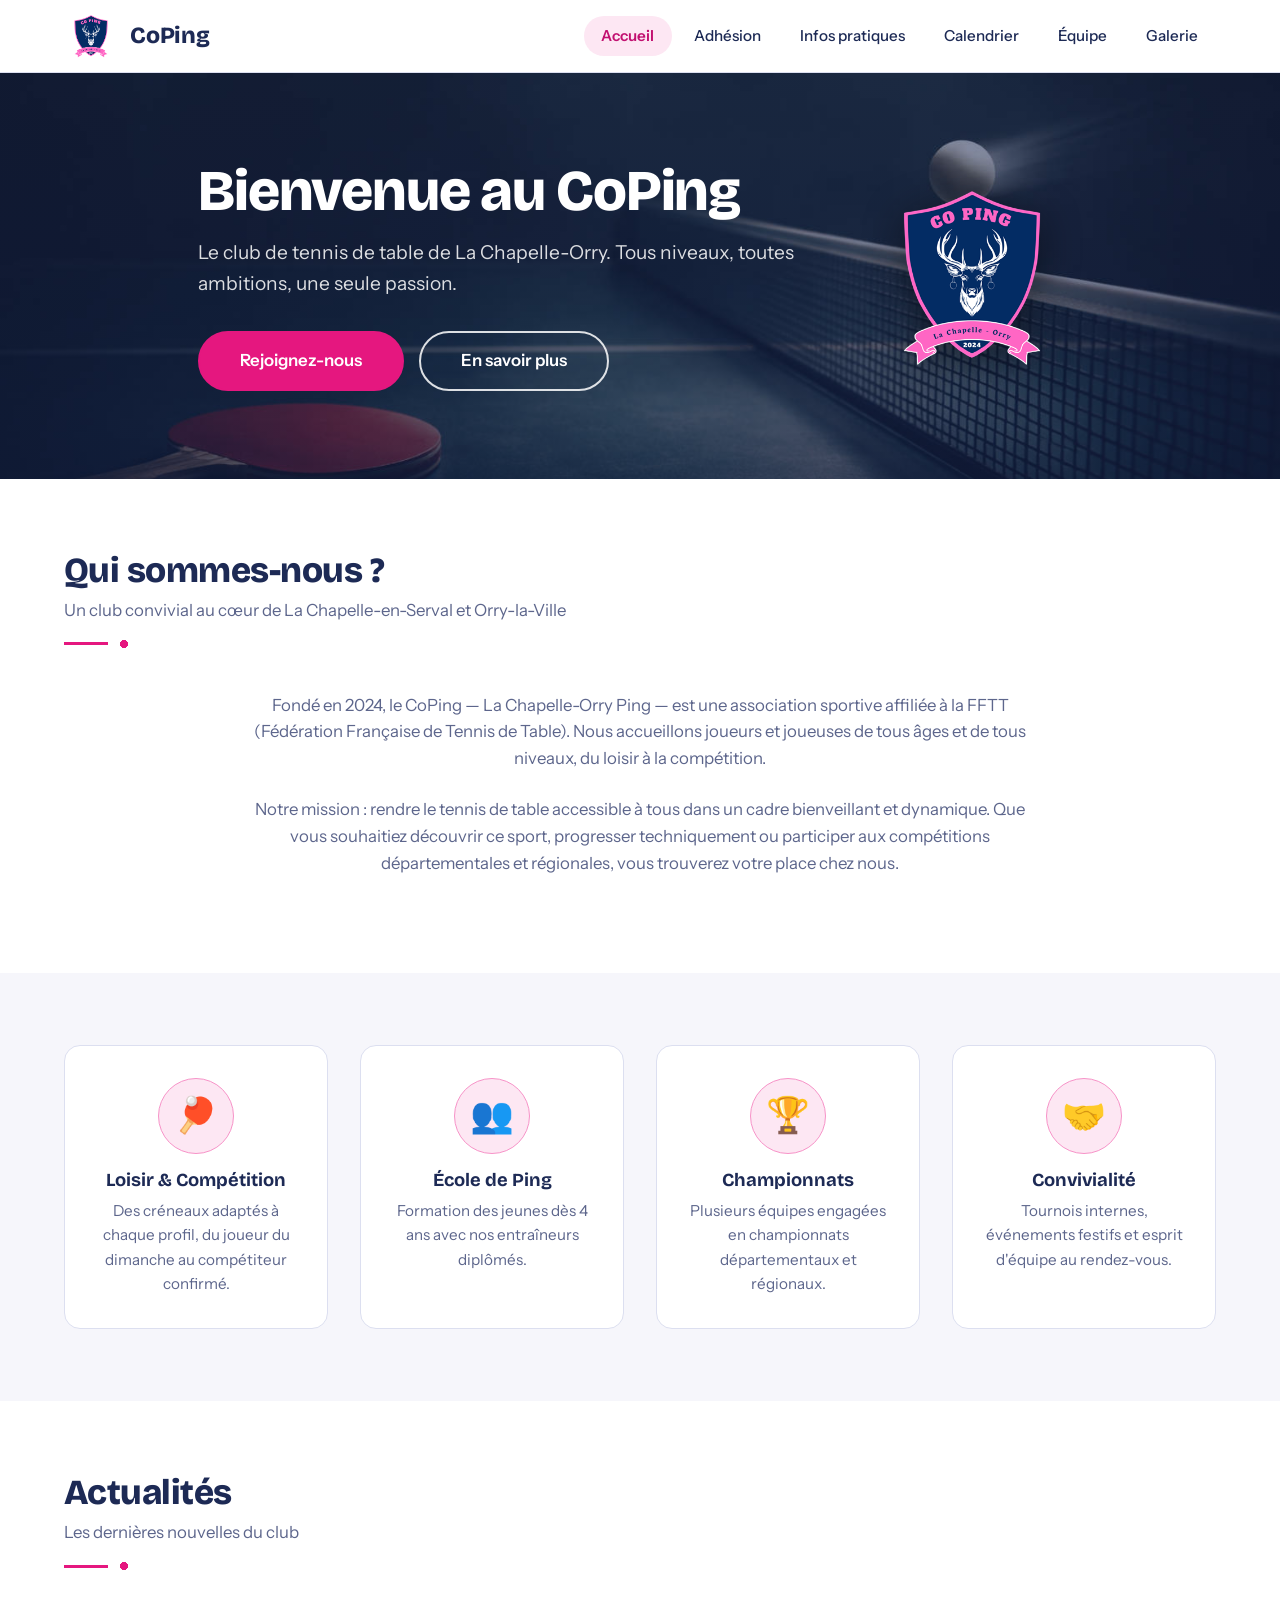
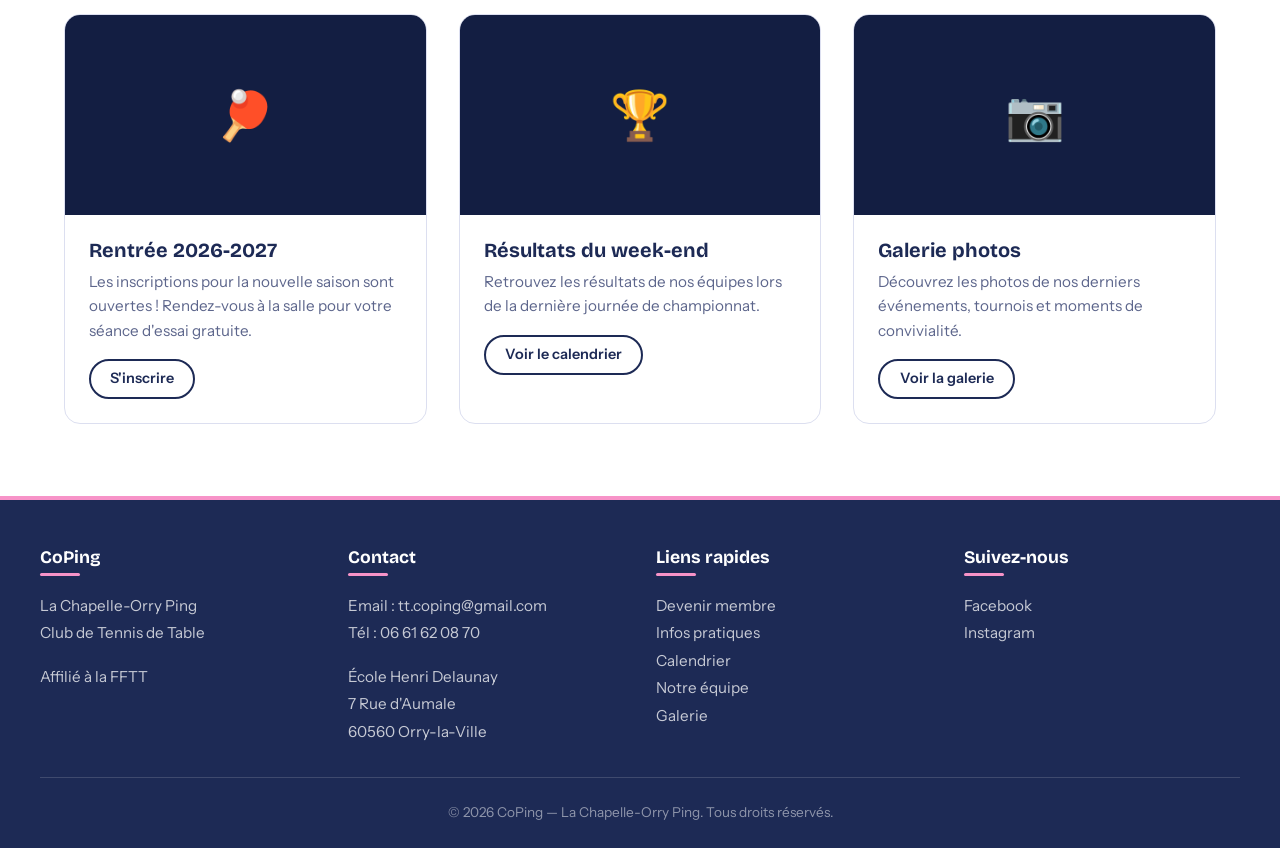
==== index.html @ 18a58478 "INI: init site Signed-off-by: Thomas Zamojski <thomas.zamojski@quadratic-labs.com>" ====
<!DOCTYPE html>
<html lang="fr">
<head>
  <meta charset="UTF-8">
  <meta name="viewport" content="width=device-width, initial-scale=1.0">
  <meta name="description" content="CoPing - Club de Tennis de Table de La Chapelle-Orry. Rejoignez notre association pour pratiquer le ping-pong dans une ambiance conviviale.">
  <title>CoPing - La Chapelle-Orry Ping</title>
  <link rel="preconnect" href="https://fonts.googleapis.com">
  <link rel="preconnect" href="https://fonts.gstatic.com" crossorigin>
  <link href="https://fonts.googleapis.com/css2?family=Bricolage+Grotesque:opsz,wght@12..96,500..800&family=Instrument+Sans:wght@400;500;600;700&display=swap" rel="stylesheet">
  <link rel="stylesheet" href="css/style.css">
</head>
<body>

  <!-- ========== HEADER ========== -->
  <header class="site-header">
    <div class="header-inner">
      <a href="index.html" class="logo">
        <img src="images/logo_390.png" alt="Logo CoPing">
        <span>CoPing</span>
      </a>
      <input type="checkbox" id="nav-toggle" class="nav-toggle" aria-label="Menu">
      <label for="nav-toggle" class="nav-toggle-label"><span></span></label>
      <nav class="main-nav">
        <ul>
          <li><a href="index.html" class="active">Accueil</a></li>
          <li><a href="pages/adhesion.html">Adh&eacute;sion</a></li>
          <li><a href="pages/infos.html">Infos pratiques</a></li>
          <li><a href="pages/calendrier.html">Calendrier</a></li>
          <li><a href="pages/equipe.html">&Eacute;quipe</a></li>
          <li><a href="pages/galerie.html">Galerie</a></li>
        </ul>
      </nav>
    </div>
  </header>

  <!-- ========== HERO ========== -->
  <section class="hero">
    <div class="hero-inner">
      <div class="hero-content">
        <h1>Bienvenue au CoPing</h1>
        <p>Le club de tennis de table de La Chapelle-Orry. Tous niveaux, toutes ambitions, une seule passion.</p>
        <a href="pages/adhesion.html" class="btn btn-primary">Rejoignez-nous</a>
        <a href="#decouvrir" class="btn btn-outline" style="margin-left: 0.75rem;">En savoir plus</a>
      </div>
      <div class="hero-logo">
        <img src="images/logo_390.png" alt="Logo CoPing">
      </div>
    </div>
  </section>

  <main>

    <!-- ========== QUI SOMMES-NOUS ========== -->
    <section class="section section-alt" id="decouvrir">
      <div class="container">
        <div class="section-title">
          <h2>Qui sommes-nous ?</h2>
          <p>Un club convivial au c&oelig;ur de La Chapelle-en-Serval et Orry-la-Ville</p>
        </div>
        <div style="max-width: 800px; margin: 0 auto; text-align: center;">
          <p style="font-size: 1.05rem; color: var(--color-text-light); margin-bottom: 1.5rem;">
            Fond&eacute; en 2024, le CoPing &mdash; La Chapelle-Orry Ping &mdash; est une association sportive
            affili&eacute;e &agrave; la FFTT (F&eacute;d&eacute;ration Fran&ccedil;aise de Tennis de Table).
            Nous accueillons joueurs et joueuses de tous &acirc;ges et de tous niveaux,
            du loisir &agrave; la comp&eacute;tition.
          </p>
          <p style="font-size: 1.05rem; color: var(--color-text-light); margin-bottom: 1.5rem;">
            Notre mission : rendre le tennis de table accessible &agrave; tous dans un cadre
            bienveillant et dynamique. Que vous souhaitiez d&eacute;couvrir ce sport, progresser
            techniquement ou participer aux comp&eacute;titions d&eacute;partementales et r&eacute;gionales,
            vous trouverez votre place chez nous.
          </p>
        </div>
      </div>
    </section>

    <!-- ========== HIGHLIGHTS ========== -->
    <section class="section">
      <div class="container">
        <div class="highlights">
          <div class="highlight-item">
            <span class="highlight-icon" aria-hidden="true">&#127955;</span>
            <h3>Loisir &amp; Comp&eacute;tition</h3>
            <p>Des cr&eacute;neaux adapt&eacute;s &agrave; chaque profil, du joueur du dimanche au comp&eacute;titeur confirm&eacute;.</p>
          </div>
          <div class="highlight-item">
            <span class="highlight-icon" aria-hidden="true">&#128101;</span>
            <h3>&Eacute;cole de Ping</h3>
            <p>Formation des jeunes d&egrave;s 4 ans avec nos entra&icirc;neurs dipl&ocirc;m&eacute;s.</p>
          </div>
          <div class="highlight-item">
            <span class="highlight-icon" aria-hidden="true">&#127942;</span>
            <h3>Championnats</h3>
            <p>Plusieurs &eacute;quipes engag&eacute;es en championnats d&eacute;partementaux et r&eacute;gionaux.</p>
          </div>
          <div class="highlight-item">
            <span class="highlight-icon" aria-hidden="true">&#129309;</span>
            <h3>Convivialit&eacute;</h3>
            <p>Tournois internes, &eacute;v&eacute;nements festifs et esprit d'&eacute;quipe au rendez-vous.</p>
          </div>
        </div>
      </div>
    </section>

    <!-- ========== ACTUALITES ========== -->
    <section class="section section-alt">
      <div class="container">
        <div class="section-title">
          <h2>Actualit&eacute;s</h2>
          <p>Les derni&egrave;res nouvelles du club</p>
        </div>
        <div class="cards-grid">
          <div class="card">
            <div class="card-img-placeholder">&#127955;</div>
            <div class="card-body">
              <h3>Rentr&eacute;e 2026-2027</h3>
              <p>Les inscriptions pour la nouvelle saison sont ouvertes ! Rendez-vous &agrave; la salle pour votre s&eacute;ance d'essai gratuite.</p>
              <a href="pages/adhesion.html" class="btn btn-outline-dark" style="font-size: 0.9rem; padding: 0.4rem 1.2rem;">S'inscrire</a>
            </div>
          </div>
          <div class="card">
            <div class="card-img-placeholder">&#127942;</div>
            <div class="card-body">
              <h3>R&eacute;sultats du week-end</h3>
              <p>Retrouvez les r&eacute;sultats de nos &eacute;quipes lors de la derni&egrave;re journ&eacute;e de championnat.</p>
              <a href="pages/calendrier.html" class="btn btn-outline-dark" style="font-size: 0.9rem; padding: 0.4rem 1.2rem;">Voir le calendrier</a>
            </div>
          </div>
          <div class="card">
            <div class="card-img-placeholder">&#128247;</div>
            <div class="card-body">
              <h3>Galerie photos</h3>
              <p>D&eacute;couvrez les photos de nos derniers &eacute;v&eacute;nements, tournois et moments de convivialit&eacute;.</p>
              <a href="pages/galerie.html" class="btn btn-outline-dark" style="font-size: 0.9rem; padding: 0.4rem 1.2rem;">Voir la galerie</a>
            </div>
          </div>
        </div>
      </div>
    </section>

  </main>

  <!-- ========== FOOTER ========== -->
  <footer class="site-footer">
    <div class="footer-inner">
      <div class="footer-col">
        <h4>CoPing</h4>
        <p>La Chapelle-Orry Ping<br>Club de Tennis de Table</p>
        <p class="mt-2">Affili&eacute; &agrave; la FFTT</p>
      </div>
      <div class="footer-col">
        <h4>Contact</h4>
        <p>
          Email : <a href="mailto:tt.coping@gmail.com">tt.coping@gmail.com</a><br>
          T&eacute;l : <a href="tel:+33661620870">06 61 62 08 70</a>
        </p>
        <p class="mt-2">
          &Eacute;cole Henri Delaunay<br>
          7 Rue d'Aumale<br>
          60560 Orry-la-Ville
        </p>
      </div>
      <div class="footer-col">
        <h4>Liens rapides</h4>
        <ul>
          <li><a href="pages/adhesion.html">Devenir membre</a></li>
          <li><a href="pages/infos.html">Infos pratiques</a></li>
          <li><a href="pages/calendrier.html">Calendrier</a></li>
          <li><a href="pages/equipe.html">Notre &eacute;quipe</a></li>
          <li><a href="pages/galerie.html">Galerie</a></li>
        </ul>
      </div>
      <div class="footer-col">
        <h4>Suivez-nous</h4>
        <p>
          <a href="https://www.facebook.com/co.ping.tt" target="_blank" rel="noopener">Facebook</a><br>
          <a href="#" target="_blank" rel="noopener">Instagram</a>
        </p>
      </div>
    </div>
    <div class="footer-bottom">
      <p>&copy; 2026 CoPing &mdash; La Chapelle-Orry Ping. Tous droits r&eacute;serv&eacute;s.</p>
    </div>
  </footer>

</body>
</html>
---- css/style.css ----
/* ============================================
   CoPing - La Chapelle-Orry Ping
   Direction : « la table vue du dessus »
   Palette tirée du blason (marine, rose, cerf blanc)
   Ancien style conservé dans style-legacy.css
   ============================================ */

/* --- Variables & Reset --- */
:root {
  /* Palette blason */
  --color-primary: #1d2a55;        /* encre marine */
  --color-primary-light: #2a3a73;
  --color-night: #131e42;          /* surface de table */
  --color-secondary: #e5177f;      /* magenta CTA */
  --color-secondary-light: #c21070;/* magenta assombri (survols) */
  --color-rose: #f793c8;           /* rose du blason */
  --color-rose-pale: #fde7f3;      /* fonds rosés, pastilles */
  --color-accent: #f793c8;
  --color-bg: #f6f6fb;             /* papier bleuté */
  --color-bg-alt: #ffffff;
  --color-text: #414b72;
  --color-text-light: #5d668c;
  --color-text-inv: #ffffff;
  --color-border: #dcdff0;

  --shadow-pop: 8px 8px 0 var(--color-rose-pale); /* ombre dure signature */
  --radius: 16px;
  --radius-pill: 999px;
  --max-width: 1200px;
  --transition: 0.25s ease;

  --font-display: 'Bricolage Grotesque', 'Segoe UI', Arial, sans-serif;
  --font-body: 'Instrument Sans', 'Segoe UI', Roboto, Arial, sans-serif;
}

*,
*::before,
*::after {
  margin: 0;
  padding: 0;
  box-sizing: border-box;
}

html {
  scroll-behavior: smooth;
}

body {
  font-family: var(--font-body);
  color: var(--color-text);
  background-color: var(--color-bg);
  line-height: 1.6;
  min-height: 100vh;
  display: flex;
  flex-direction: column;
}

img {
  max-width: 100%;
  height: auto;
  display: block;
}

a {
  color: var(--color-secondary);
  text-decoration: none;
  transition: color var(--transition);
}

a:hover {
  color: var(--color-secondary-light);
}

a:focus-visible,
.btn:focus-visible,
.nav-toggle-label:focus-visible {
  outline: 3px solid var(--color-rose);
  outline-offset: 2px;
  border-radius: 4px;
}

::selection {
  background: var(--color-rose-pale);
  color: var(--color-primary);
}

ul {
  list-style: none;
}

h1, h2, h3, h4 {
  font-family: var(--font-display);
  color: var(--color-primary);
  line-height: 1.15;
}

/* --- Header & Navigation --- */
.site-header {
  background: var(--color-bg-alt);
  color: var(--color-primary);
  position: sticky;
  top: 0;
  z-index: 1000;
  border-bottom: 1.5px solid var(--color-border);
}

.header-inner {
  max-width: var(--max-width);
  margin: 0 auto;
  padding: 0 1.5rem;
  display: flex;
  align-items: center;
  justify-content: space-between;
  height: 72px;
}

.logo {
  display: flex;
  align-items: center;
  gap: 0.75rem;
  color: var(--color-primary);
  font-family: var(--font-display);
  font-weight: 800;
  font-size: 1.45rem;
  letter-spacing: -0.01em;
  text-decoration: none;
}

.logo:hover {
  color: var(--color-primary);
}

.logo img {
  height: 54px;
  width: auto;
  object-fit: contain;
}

.logo-placeholder {
  height: 45px;
  width: 45px;
  border-radius: 50%;
  background: var(--color-secondary);
  color: var(--color-text-inv);
  display: flex;
  align-items: center;
  justify-content: center;
  font-weight: 800;
  font-size: 0.9rem;
  flex-shrink: 0;
}

.logo span {
  white-space: nowrap;
}

/* Desktop nav */
.main-nav ul {
  display: flex;
  gap: 0.25rem;
}

.main-nav a {
  color: var(--color-primary);
  padding: 0.5rem 1.1rem;
  border-radius: var(--radius-pill);
  font-size: 0.95rem;
  font-weight: 500;
  transition: background var(--transition), color var(--transition);
  display: block;
  white-space: nowrap;
}

.main-nav a:hover {
  background: var(--color-bg);
  color: var(--color-primary);
}

.main-nav a.active {
  background: var(--color-rose-pale);
  color: var(--color-secondary-light);
  font-weight: 600;
}

/* Mobile hamburger - CSS only */
.nav-toggle {
  display: none;
}

.nav-toggle-label {
  display: none;
  cursor: pointer;
  padding: 0.5rem;
}

.nav-toggle-label span,
.nav-toggle-label span::before,
.nav-toggle-label span::after {
  display: block;
  background: var(--color-primary);
  height: 3px;
  width: 28px;
  border-radius: 3px;
  position: relative;
  transition: all var(--transition);
}

.nav-toggle-label span::before,
.nav-toggle-label span::after {
  content: '';
  position: absolute;
}

.nav-toggle-label span::before {
  top: -8px;
}

.nav-toggle-label span::after {
  top: 8px;
}

.nav-toggle:checked ~ .nav-toggle-label span {
  background: transparent;
}

.nav-toggle:checked ~ .nav-toggle-label span::before {
  transform: rotate(45deg);
  top: 0;
}

.nav-toggle:checked ~ .nav-toggle-label span::after {
  transform: rotate(-45deg);
  top: 0;
}

/* --- Hero : photo de table avec lent travelling (Ken Burns) --- */
.hero {
  background: var(--color-night);
  color: var(--color-text-inv);
  padding: 5.5rem 1.5rem;
  position: relative;
  overflow: hidden;
}

/* La photo, sur sa propre couche pour pouvoir bouger lentement */
.hero::before {
  content: '';
  position: absolute;
  inset: 0;
  background: url('../images/ping-banner.jpg') center / cover no-repeat;
  animation: hero-travelling 26s ease-in-out infinite alternate;
}

/* Voile marine pour le contraste du texte et l'unité avec la palette */
.hero::after {
  content: '';
  position: absolute;
  inset: 0;
  background: linear-gradient(rgba(29, 42, 85, 0.5), rgba(19, 30, 66, 0.72));
}

@keyframes hero-travelling {
  from { transform: scale(1.05) translate(0, 0); }
  to { transform: scale(1.14) translate(-1.5%, 2%); }
}

.hero-inner {
  display: flex;
  align-items: center;
  justify-content: center;
  gap: 4rem;
  max-width: 1100px;
  margin: 0 auto;
  position: relative;
  z-index: 1;
}

.hero-content {
  max-width: 600px;
  text-align: left;
}

.hero-logo {
  flex-shrink: 0;
}

.hero-logo img {
  width: 220px;
  height: 220px;
  object-fit: contain;
  filter: drop-shadow(0 6px 20px rgba(0, 0, 0, 0.45));
}

.hero h1 {
  font-size: clamp(2.4rem, 5vw, 3.6rem);
  font-weight: 800;
  letter-spacing: -0.02em;
  color: var(--color-text-inv);
  margin-bottom: 1rem;
  line-height: 1.05;
}

.hero p {
  font-size: 1.2rem;
  color: rgba(255, 255, 255, 0.85);
  margin-bottom: 2rem;
  max-width: 600px;
}

.hero .btn {
  font-size: 1.05rem;
  padding: 0.9rem 2.5rem;
}

/* --- Page Header (sous-pages) : même photo, en version calme --- */
.page-header {
  background:
    linear-gradient(rgba(29, 42, 85, 0.72), rgba(19, 30, 66, 0.82)),
    url('../images/ping-banner.jpg') center / cover no-repeat;
  color: var(--color-text-inv);
  padding: 3.5rem 2.5rem;
  text-align: center;
}

.page-header h1 {
  font-size: clamp(1.9rem, 4vw, 2.6rem);
  font-weight: 800;
  letter-spacing: -0.015em;
  color: var(--color-text-inv);
  position: relative;
}

.page-header p {
  color: var(--color-rose);
  margin-top: 0.5rem;
  font-size: 1.1rem;
  font-weight: 500;
}

/* --- Buttons : pilules (la balle) --- */
.btn {
  display: inline-block;
  padding: 0.7rem 1.9rem;
  border-radius: var(--radius-pill);
  font-family: var(--font-body);
  font-weight: 600;
  font-size: 1rem;
  cursor: pointer;
  transition: all var(--transition);
  border: 2px solid transparent;
  text-align: center;
}

.btn-primary {
  background: var(--color-secondary);
  color: var(--color-text-inv);
  border-color: var(--color-secondary);
}

.btn-primary:hover {
  background: var(--color-secondary-light);
  border-color: var(--color-secondary-light);
  color: var(--color-text-inv);
  transform: translateY(-2px);
}

.btn-outline {
  background: transparent;
  color: var(--color-text-inv);
  border-color: rgba(255, 255, 255, 0.85);
}

.btn-outline:hover {
  background: var(--color-text-inv);
  color: var(--color-night);
  transform: translateY(-2px);
}

.btn-outline-dark {
  background: transparent;
  color: var(--color-primary);
  border-color: var(--color-primary);
}

.btn-outline-dark:hover {
  background: var(--color-primary);
  color: var(--color-text-inv);
  transform: translateY(-2px);
}

/* --- Main Content --- */
main {
  flex: 1;
}

.container {
  max-width: var(--max-width);
  margin: 0 auto;
  padding: 0 1.5rem;
}

.section {
  padding: 4.5rem 1.5rem;
}

.section-alt {
  background: var(--color-bg-alt);
}

.section-title {
  text-align: left;
  max-width: var(--max-width);
  margin: 0 auto 2.75rem;
}

.section-title h2 {
  font-size: clamp(1.7rem, 3vw, 2.2rem);
  font-weight: 800;
  letter-spacing: -0.015em;
  color: var(--color-primary);
  margin-bottom: 0.35rem;
}

.section-title p {
  color: var(--color-text-light);
  font-size: 1.05rem;
}

/* Le tiret-balle : un trait magenta, une balle qui s'en échappe */
.section-title::after {
  content: '';
  display: block;
  width: 64px;
  height: 8px;
  margin: 1rem 0 0;
  background:
    radial-gradient(circle 4px at 60px 4px, var(--color-secondary) 98%, transparent),
    linear-gradient(var(--color-secondary), var(--color-secondary)) 0 2.5px / 44px 3px no-repeat;
  background-repeat: no-repeat;
  border-radius: 2px;
}

/* --- Cards --- */
.cards-grid {
  display: grid;
  grid-template-columns: repeat(auto-fill, minmax(300px, 1fr));
  gap: 2rem;
  max-width: var(--max-width);
  margin: 0 auto;
}

.card {
  background: var(--color-bg-alt);
  border: 1.5px solid var(--color-border);
  border-radius: var(--radius);
  overflow: hidden;
  transition: box-shadow var(--transition), border-color var(--transition);
}

.card:hover {
  border-color: var(--color-primary);
  box-shadow: var(--shadow-pop);
}

.card-img {
  width: 100%;
  height: 200px;
  object-fit: cover;
  background: var(--color-border);
}

.card-img-placeholder {
  width: 100%;
  height: 200px;
  background: var(--color-night);
  display: flex;
  align-items: center;
  justify-content: center;
  color: var(--color-text-inv);
  font-size: 3rem;
}

.card-body {
  padding: 1.5rem;
}

.card-body h3 {
  font-size: 1.25rem;
  font-weight: 700;
  color: var(--color-primary);
  margin-bottom: 0.5rem;
}

.card-body p {
  color: var(--color-text-light);
  font-size: 0.95rem;
  margin-bottom: 1rem;
}

/* --- Highlights Row (accueil) --- */
.highlights {
  display: grid;
  grid-template-columns: repeat(auto-fit, minmax(250px, 1fr));
  gap: 2rem;
  max-width: var(--max-width);
  margin: 0 auto;
}

.highlight-item {
  text-align: center;
  padding: 2rem 1.5rem;
  background: var(--color-bg-alt);
  border: 1.5px solid var(--color-border);
  border-radius: var(--radius);
  transition: box-shadow var(--transition), border-color var(--transition);
}

.highlight-item:hover {
  border-color: var(--color-primary);
  box-shadow: var(--shadow-pop);
}

.highlight-icon {
  font-size: 2.2rem;
  width: 76px;
  height: 76px;
  line-height: 72px;
  margin: 0 auto 1rem;
  display: block;
  background: var(--color-rose-pale);
  border: 1.5px solid var(--color-rose);
  border-radius: 50%;
}

.highlight-item h3 {
  font-size: 1.15rem;
  font-weight: 700;
  color: var(--color-primary);
  margin-bottom: 0.5rem;
}

.highlight-item p {
  color: var(--color-text-light);
  font-size: 0.95rem;
}

/* --- Team / Staff Grid --- */
.team-grid {
  display: grid;
  grid-template-columns: repeat(auto-fill, minmax(240px, 1fr));
  gap: 2rem;
  max-width: var(--max-width);
  margin: 0 auto;
}

.team-member {
  text-align: center;
  padding: 2rem 1.5rem;
  background: var(--color-bg-alt);
  border: 1.5px solid var(--color-border);
  border-radius: var(--radius);
  transition: box-shadow var(--transition), border-color var(--transition);
}

.team-member:hover {
  border-color: var(--color-primary);
  box-shadow: var(--shadow-pop);
}

.team-photo {
  width: 120px;
  height: 120px;
  border-radius: 50%;
  object-fit: cover;
  margin: 0 auto 1rem;
  border: 3px solid var(--color-rose);
}

.team-photo-placeholder {
  width: 120px;
  height: 120px;
  border-radius: 50%;
  background: var(--color-night);
  margin: 0 auto 1rem;
  display: flex;
  align-items: center;
  justify-content: center;
  color: var(--color-text-inv);
  font-family: var(--font-display);
  font-size: 2.5rem;
  font-weight: 700;
  border: 3px solid var(--color-rose);
}

.team-member h3 {
  font-size: 1.1rem;
  font-weight: 700;
  color: var(--color-primary);
  margin-bottom: 0.25rem;
}

.team-role {
  color: var(--color-secondary);
  font-weight: 600;
  font-size: 0.9rem;
  margin-bottom: 0.5rem;
}

.team-member p:last-child {
  color: var(--color-text-light);
  font-size: 0.9rem;
}

/* --- Calendar / Events --- */
.events-list {
  max-width: 800px;
  margin: 0 auto;
  display: flex;
  flex-direction: column;
  gap: 1.5rem;
}

.event-item {
  display: flex;
  gap: 1.5rem;
  background: var(--color-bg-alt);
  border: 1.5px solid var(--color-border);
  border-radius: var(--radius);
  overflow: hidden;
  transition: box-shadow var(--transition), border-color var(--transition);
}

.event-item:hover {
  border-color: var(--color-primary);
  box-shadow: var(--shadow-pop);
}

.event-date {
  background: var(--color-night);
  color: var(--color-text-inv);
  padding: 1.25rem 1.5rem;
  text-align: center;
  min-width: 100px;
  display: flex;
  flex-direction: column;
  justify-content: center;
}

.event-date .day {
  font-family: var(--font-display);
  font-size: 2rem;
  font-weight: 800;
  line-height: 1;
}

.event-date .month {
  font-size: 0.85rem;
  color: var(--color-rose);
  text-transform: uppercase;
  letter-spacing: 1px;
  margin-top: 0.25rem;
}

.event-details {
  padding: 1.25rem 1.25rem 1.25rem 0;
  flex: 1;
}

.event-details h3 {
  font-size: 1.1rem;
  font-weight: 700;
  color: var(--color-primary);
  margin-bottom: 0.25rem;
}

.event-tag {
  display: inline-block;
  padding: 0.15rem 0.7rem;
  border-radius: var(--radius-pill);
  font-size: 0.75rem;
  font-weight: 600;
  text-transform: uppercase;
  letter-spacing: 0.5px;
  margin-bottom: 0.5rem;
}

.tag-competition {
  background: #e4e9fb;
  color: #2a3a73;
}

.tag-stage {
  background: #fff3e0;
  color: #b34700;
}

.tag-evenement {
  background: var(--color-rose-pale);
  color: var(--color-secondary-light);
}

.tag-tournoi {
  background: #e3f4e6;
  color: #23682b;
}

.event-details p {
  color: var(--color-text-light);
  font-size: 0.95rem;
}

.event-meta {
  font-size: 0.85rem;
  color: var(--color-text-light);
  margin-top: 0.5rem;
}

/* --- Gallery --- */
.gallery-grid {
  display: grid;
  grid-template-columns: repeat(auto-fill, minmax(280px, 1fr));
  gap: 1rem;
  max-width: var(--max-width);
  margin: 0 auto;
}

.gallery-item {
  border-radius: var(--radius);
  border: 1.5px solid var(--color-border);
  overflow: hidden;
  position: relative;
  cursor: pointer;
  aspect-ratio: 4/3;
  background: var(--color-border);
}

.gallery-item img {
  width: 100%;
  height: 100%;
  object-fit: cover;
  transition: transform var(--transition);
}

.gallery-item:hover img {
  transform: scale(1.05);
}

.gallery-caption {
  position: absolute;
  bottom: 0;
  left: 0;
  right: 0;
  background: linear-gradient(transparent, rgba(19, 30, 66, 0.85));
  color: var(--color-text-inv);
  padding: 2rem 1rem 1rem;
  font-size: 0.9rem;
  transform: translateY(100%);
  transition: transform var(--transition);
}

.gallery-item:hover .gallery-caption {
  transform: translateY(0);
}

.gallery-placeholder {
  width: 100%;
  height: 100%;
  display: flex;
  align-items: center;
  justify-content: center;
  background: var(--color-night);
  color: var(--color-text-inv);
  font-size: 1rem;
  text-align: center;
  padding: 1rem;
}

/* --- Info Boxes (infos pratiques) --- */
.info-grid {
  display: grid;
  grid-template-columns: repeat(auto-fit, minmax(320px, 1fr));
  gap: 2rem;
  max-width: var(--max-width);
  margin: 0 auto;
}

.info-box {
  background: var(--color-bg-alt);
  border: 1.5px solid var(--color-border);
  border-radius: var(--radius);
  padding: 2rem;
  transition: box-shadow var(--transition), border-color var(--transition);
}

.info-box:hover {
  border-color: var(--color-primary);
  box-shadow: var(--shadow-pop);
}

.info-box h3 {
  color: var(--color-primary);
  font-weight: 700;
  margin-bottom: 1rem;
  font-size: 1.2rem;
  display: flex;
  align-items: center;
  gap: 0.6rem;
}

/* La balle en tête de rubrique */
.info-box h3::before {
  content: '';
  width: 10px;
  height: 10px;
  border-radius: 50%;
  background: var(--color-secondary);
  flex-shrink: 0;
}

.info-box p,
.info-box li {
  color: var(--color-text-light);
  font-size: 0.95rem;
  margin-bottom: 0.5rem;
}

.info-box li strong {
  color: var(--color-primary);
  font-weight: 600;
}

.info-box ul {
  padding-left: 1.25rem;
  list-style: disc;
}

.info-box ul ::marker {
  color: var(--color-rose);
}

/* --- Horaires : matrice catégories x (dirigé / libre) --- */
.schedule-matrix {
  display: grid;
  grid-template-columns: minmax(150px, 210px) 1fr 1fr;
  gap: 1.25rem 1.5rem;
  max-width: var(--max-width);
  margin: 0 auto;
  align-items: stretch;
}

.schedule-head {
  font-family: var(--font-display);
  font-weight: 700;
  font-size: 1.05rem;
  color: var(--color-primary);
  padding: 0 0.25rem 0.25rem;
  border-bottom: 3px solid var(--color-rose);
  align-self: end;
}

.schedule-head:empty {
  border-bottom: none;
}

.schedule-head span {
  font-family: var(--font-body);
  font-weight: 500;
  font-size: 0.85rem;
  color: var(--color-text-light);
}

.schedule-cat {
  display: flex;
  align-items: center;
}

.schedule-cat h3 {
  font-size: 1.1rem;
  font-weight: 700;
  color: var(--color-primary);
  position: relative;
  padding-left: 1.4rem;
  margin: 0;
}

/* La balle en tête de catégorie, comme sur les autres rubriques */
.schedule-cat h3::before {
  content: '';
  position: absolute;
  left: 0;
  top: 0.4em;
  width: 10px;
  height: 10px;
  border-radius: 50%;
  background: var(--color-secondary);
}

.schedule-cell {
  padding: 1.25rem 1.5rem;
}

.schedule-cell ul,
.schedule-cell p {
  margin: 0;
}

/* Étiquette de colonne répétée dans la carte : utile seulement quand la grille s'empile */
.schedule-label {
  display: none;
}

/* Case vide (baby ping / jeu libre) */
.schedule-empty {
  border-style: dashed;
  background: transparent;
  display: flex;
  flex-direction: column;
  align-items: center;
  justify-content: center;
}

.schedule-empty:hover {
  border-color: var(--color-border);
  box-shadow: none;
}

.schedule-empty p {
  color: var(--color-text-light);
  font-size: 0.9rem;
  font-style: italic;
  text-align: center;
}

/* --- Membership / Pricing --- */
.pricing-grid {
  display: grid;
  grid-template-columns: repeat(auto-fit, minmax(260px, 1fr));
  gap: 2rem;
  max-width: var(--max-width);
  margin: 0 auto;
}

.pricing-card {
  background: var(--color-bg-alt);
  border: 1.5px solid var(--color-border);
  border-radius: var(--radius);
  padding: 2.5rem 2rem;
  text-align: center;
  display: flex;
  flex-direction: column;
  transition: box-shadow var(--transition), border-color var(--transition);
}

.pricing-card .btn {
  margin-top: auto;
  align-self: center;
}

.pricing-card:hover {
  border-color: var(--color-primary);
  box-shadow: var(--shadow-pop);
}

.pricing-card.featured {
  background: var(--color-night);
  border-color: var(--color-night);
  position: relative;
}

.pricing-card.featured:hover {
  box-shadow: 8px 8px 0 var(--color-rose);
}

.pricing-card.featured::before {
  content: 'Populaire';
  position: absolute;
  top: -0.85rem;
  left: 50%;
  transform: translateX(-50%);
  background: var(--color-secondary);
  color: var(--color-text-inv);
  padding: 0.25rem 1.1rem;
  font-size: 0.75rem;
  font-weight: 700;
  letter-spacing: 0.5px;
  text-transform: uppercase;
  border-radius: var(--radius-pill);
}

.pricing-card h3 {
  font-size: 1.2rem;
  font-weight: 700;
  color: var(--color-primary);
  margin-bottom: 0.5rem;
}

.pricing-card.featured h3 {
  color: var(--color-text-inv);
}

.pricing-card .price {
  font-family: var(--font-display);
  font-size: 2.6rem;
  font-weight: 800;
  letter-spacing: -0.02em;
  color: var(--color-primary);
  margin: 1rem 0;
}

.pricing-card.featured .price {
  color: var(--color-rose);
}

.pricing-card .price span {
  font-family: var(--font-body);
  font-size: 1rem;
  font-weight: 400;
  letter-spacing: 0;
  color: var(--color-text-light);
}

.pricing-card.featured .price span {
  color: rgba(255, 255, 255, 0.7);
}

.pricing-card ul {
  text-align: left;
  margin: 1.5rem 0;
  padding-left: 0;
}

.pricing-card li {
  padding: 0.4rem 0 0.4rem 1.5rem;
  color: var(--color-text-light);
  font-size: 0.95rem;
  position: relative;
}

.pricing-card.featured li {
  color: rgba(255, 255, 255, 0.85);
}

.pricing-card li::before {
  content: '\2713';
  position: absolute;
  left: 0;
  color: var(--color-secondary);
  font-weight: 700;
}

.pricing-card.featured li::before {
  color: var(--color-rose);
}

.pricing-card.featured .btn-outline-dark {
  color: var(--color-text-inv);
  border-color: rgba(255, 255, 255, 0.85);
}

.pricing-card.featured .btn-outline-dark:hover {
  background: var(--color-text-inv);
  color: var(--color-night);
}

/* --- Map embed --- */
.map-container {
  width: 100%;
  height: 350px;
  border-radius: var(--radius);
  border: 1.5px solid var(--color-border);
  overflow: hidden;
  background: var(--color-border);
  display: flex;
  align-items: center;
  justify-content: center;
  margin-top: 2rem;
}

.map-container iframe {
  width: 100%;
  height: 100%;
  border: 0;
}

/* --- Footer --- */
.site-footer {
  background: var(--color-primary);
  color: var(--color-text-inv);
  padding: 3rem 1.5rem 1.5rem;
  margin-top: auto;
  border-top: 4px solid var(--color-rose);
}

.footer-inner {
  max-width: var(--max-width);
  margin: 0 auto;
  display: grid;
  grid-template-columns: repeat(auto-fit, minmax(220px, 1fr));
  gap: 2rem;
}

.footer-col h4 {
  font-size: 1.1rem;
  font-weight: 700;
  color: var(--color-text-inv);
  margin-bottom: 1rem;
  position: relative;
  padding-bottom: 0.5rem;
}

.footer-col h4::after {
  content: '';
  position: absolute;
  bottom: 0;
  left: 0;
  width: 40px;
  height: 3px;
  background: var(--color-rose);
  border-radius: 2px;
}

.footer-col p,
.footer-col a,
.footer-col li {
  color: rgba(255, 255, 255, 0.75);
  font-size: 0.95rem;
  line-height: 1.8;
}

.footer-col a:hover {
  color: var(--color-rose);
}

.footer-col ul {
  list-style: none;
}

.footer-bottom {
  max-width: var(--max-width);
  margin: 2rem auto 0;
  padding-top: 1.5rem;
  border-top: 1px solid rgba(255, 255, 255, 0.15);
  text-align: center;
  font-size: 0.85rem;
  color: rgba(255, 255, 255, 0.5);
}

/* --- Utility --- */
.text-center {
  text-align: center;
}

.mt-1 { margin-top: 0.5rem; }
.mt-2 { margin-top: 1rem; }
.mt-3 { margin-top: 1.5rem; }
.mt-4 { margin-top: 2rem; }
.mb-2 { margin-bottom: 1rem; }
.mb-3 { margin-bottom: 1.5rem; }

/* --- Responsive --- */
@media (max-width: 768px) {
  .nav-toggle-label {
    display: block;
  }

  .main-nav {
    position: absolute;
    top: 72px;
    left: 0;
    right: 0;
    background: var(--color-bg-alt);
    border-bottom: 1.5px solid var(--color-border);
    max-height: 0;
    overflow: hidden;
    transition: max-height 0.4s ease;
  }

  .nav-toggle:checked ~ .main-nav {
    max-height: 500px;
  }

  .main-nav ul {
    flex-direction: column;
    padding: 1rem;
    gap: 0.25rem;
  }

  .main-nav a {
    padding: 0.75rem 1.25rem;
  }

  .hero {
    padding: 3.5rem 1.5rem;
  }

  .hero-inner {
    flex-direction: column;
    gap: 2.5rem;
  }

  .hero-content {
    text-align: center;
  }

  .hero-logo img {
    width: 150px;
    height: 150px;
  }

  .hero h1 {
    font-size: 2rem;
  }

  .hero p {
    font-size: 1.05rem;
  }

  .page-header h1 {
    font-size: 1.7rem;
  }

  .section {
    padding: 3rem 1.5rem;
  }

  /* La matrice s'empile : catégorie en intertitre, étiquettes dans les cartes */
  .schedule-matrix {
    grid-template-columns: 1fr;
    gap: 1rem;
  }

  .schedule-head {
    display: none;
  }

  .schedule-cat {
    margin-top: 1rem;
  }

  .schedule-cat h3 br {
    display: none;
  }

  .schedule-label {
    display: block;
    font-size: 0.75rem;
    font-weight: 600;
    text-transform: uppercase;
    letter-spacing: 0.5px;
    color: var(--color-secondary);
    margin-bottom: 0.5rem;
  }

  .event-item {
    flex-direction: column;
  }

  .event-date {
    flex-direction: row;
    gap: 0.5rem;
    min-width: unset;
    padding: 0.75rem 1.25rem;
  }

  .event-details {
    padding: 0 1.25rem 1.25rem;
  }

  .gallery-grid {
    grid-template-columns: repeat(auto-fill, minmax(200px, 1fr));
  }
}

@media (max-width: 480px) {
  .hero h1 {
    font-size: 1.75rem;
  }

  .cards-grid,
  .info-grid,
  .pricing-grid {
    grid-template-columns: 1fr;
  }

  .highlights {
    grid-template-columns: 1fr;
  }

  .team-grid {
    grid-template-columns: 1fr 1fr;
  }
}

/* --- Accessibilité : mouvement réduit --- */
@media (prefers-reduced-motion: reduce) {
  html {
    scroll-behavior: auto;
  }

  *,
  *::before,
  *::after {
    animation: none !important;
    transition: none !important;
  }
}
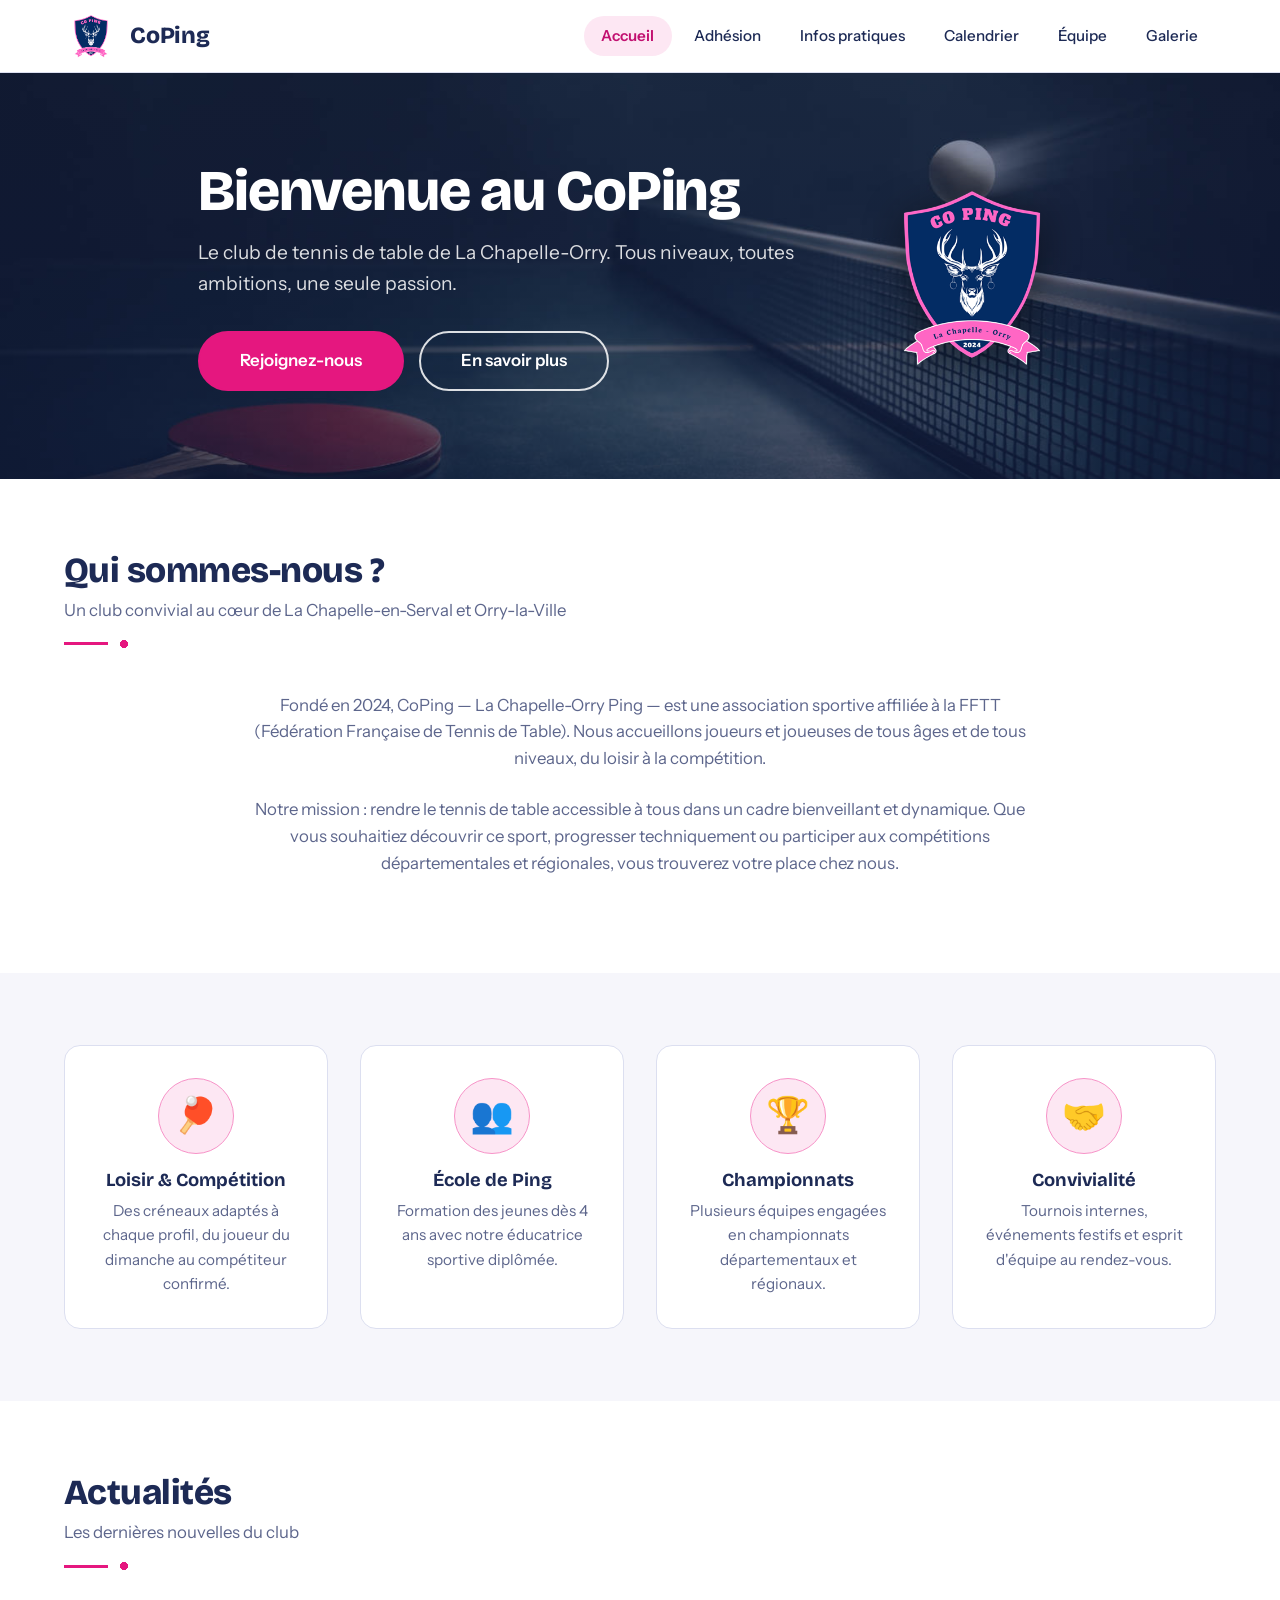
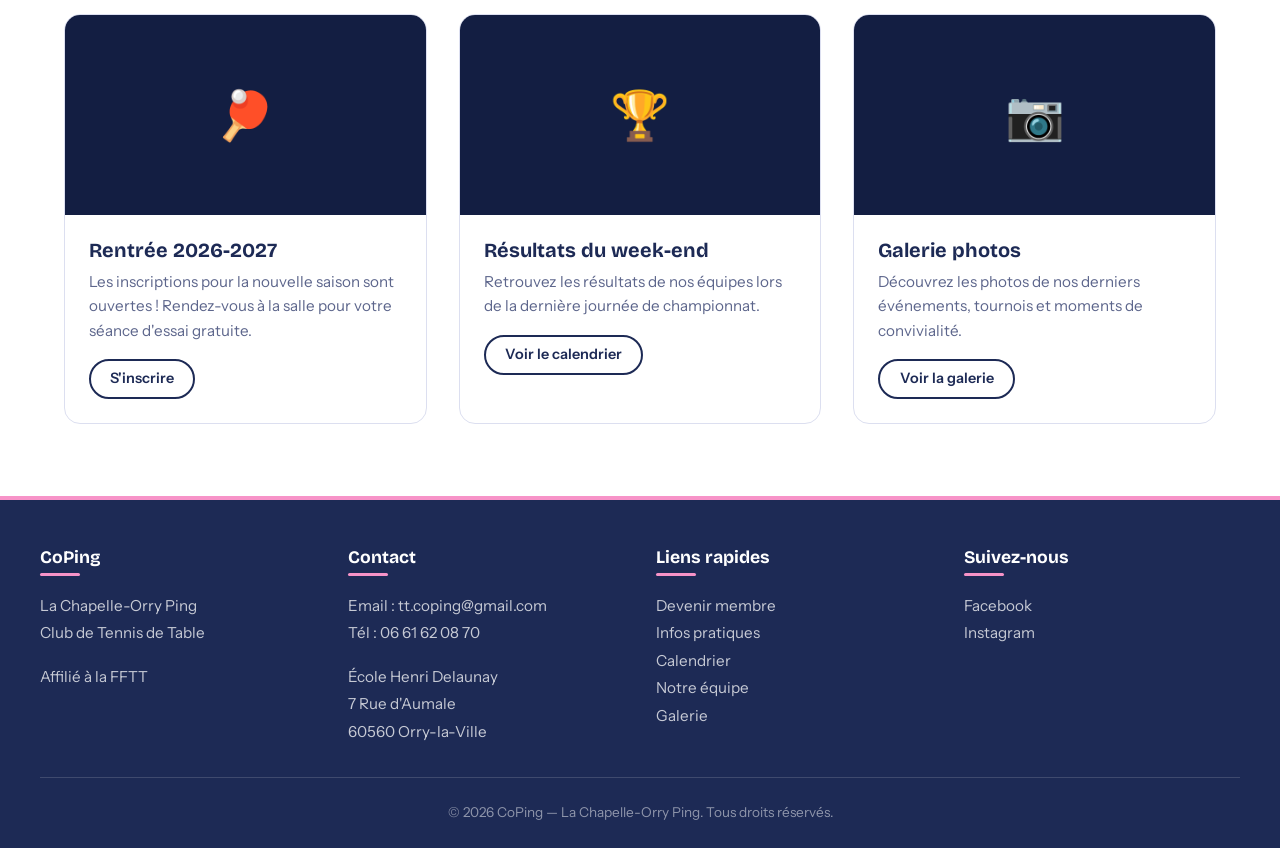
==== commit 973f108f: "FIX: erreurs de Français Signed-off-by: Thomas Zamojski <tt-coping@gmail.com>" ====
--- a/index.html
+++ b/index.html
@@ -60,7 +60,7 @@
         </div>
         <div style="max-width: 800px; margin: 0 auto; text-align: center;">
           <p style="font-size: 1.05rem; color: var(--color-text-light); margin-bottom: 1.5rem;">
-            Fond&eacute; en 2024, le CoPing &mdash; La Chapelle-Orry Ping &mdash; est une association sportive
+            Fond&eacute; en 2024, CoPing &mdash; La Chapelle-Orry Ping &mdash; est une association sportive
             affili&eacute;e &agrave; la FFTT (F&eacute;d&eacute;ration Fran&ccedil;aise de Tennis de Table).
             Nous accueillons joueurs et joueuses de tous &acirc;ges et de tous niveaux,
             du loisir &agrave; la comp&eacute;tition.
@@ -87,7 +87,7 @@
           <div class="highlight-item">
             <span class="highlight-icon" aria-hidden="true">&#128101;</span>
             <h3>&Eacute;cole de Ping</h3>
-            <p>Formation des jeunes d&egrave;s 4 ans avec nos entra&icirc;neurs dipl&ocirc;m&eacute;s.</p>
+            <p>Formation des jeunes d&egrave;s 4 ans avec notre &eacute;ducatrice sportive dipl&ocirc;m&eacute;e.</p>
           </div>
           <div class="highlight-item">
             <span class="highlight-icon" aria-hidden="true">&#127942;</span>
@@ -175,7 +175,7 @@
         <h4>Suivez-nous</h4>
         <p>
           <a href="https://www.facebook.com/co.ping.tt" target="_blank" rel="noopener">Facebook</a><br>
-          <a href="#" target="_blank" rel="noopener">Instagram</a>
+          <a href="https://www.instagram.com/coping.60" target="_blank" rel="noopener">Instagram</a>
         </p>
       </div>
     </div>
--- a/css/style.css
+++ b/css/style.css
@@ -1062,6 +1062,77 @@
   color: var(--color-night);
 }
 
+/* --- Figure annotée (équipement) : textbox + trait de rappel, façon PowerPoint --- */
+.annotated-figure {
+  position: relative;
+  width: min(420px, 100%);
+  margin: 0 auto 3rem;
+}
+
+.annotated-figure img {
+  width: 100%;
+  border-radius: var(--radius);
+  border: 1.5px solid var(--color-border);
+}
+
+.annotated-figure figcaption {
+  text-align: center;
+  margin-top: 1rem;
+  font-size: 0.9rem;
+  color: var(--color-text-light);
+}
+
+/* Chaque annotation est ancrée sur un point (--x, --y) de l'image */
+.annotation {
+  position: absolute;
+  top: var(--y);
+  transform: translateY(-50%);
+  display: flex;
+  align-items: center;
+}
+
+.annotation-left {
+  right: calc(100% - var(--x));
+}
+
+.annotation-right {
+  left: var(--x);
+}
+
+.annotation-dot {
+  width: 12px;
+  height: 12px;
+  border-radius: 50%;
+  background: var(--color-secondary);
+  border: 2px solid #ffffff;
+  flex-shrink: 0;
+}
+
+.annotation-line {
+  width: 3rem;
+  height: 2px;
+  background: var(--color-secondary);
+  flex-shrink: 0;
+}
+
+.annotation-label {
+  background: var(--color-bg-alt);
+  border: 1.5px solid var(--color-border);
+  border-radius: 10px;
+  padding: 0.45rem 0.8rem;
+  font-size: 0.85rem;
+  font-weight: 600;
+  line-height: 1.35;
+  color: var(--color-primary);
+  width: max-content;
+  max-width: 170px;
+  box-shadow: 4px 4px 0 var(--color-rose-pale);
+}
+
+.annotation-left .annotation-label {
+  text-align: right;
+}
+
 /* --- Map embed --- */
 .map-container {
   width: 100%;
@@ -1223,6 +1294,11 @@
     padding: 3rem 1.5rem;
   }
 
+  /* Plus de place pour les textbox : l'image reste, la liste au-dessus fait foi */
+  .annotation {
+    display: none;
+  }
+
   /* La matrice s'empile : catégorie en intertitre, étiquettes dans les cartes */
   .schedule-matrix {
     grid-template-columns: 1fr;
